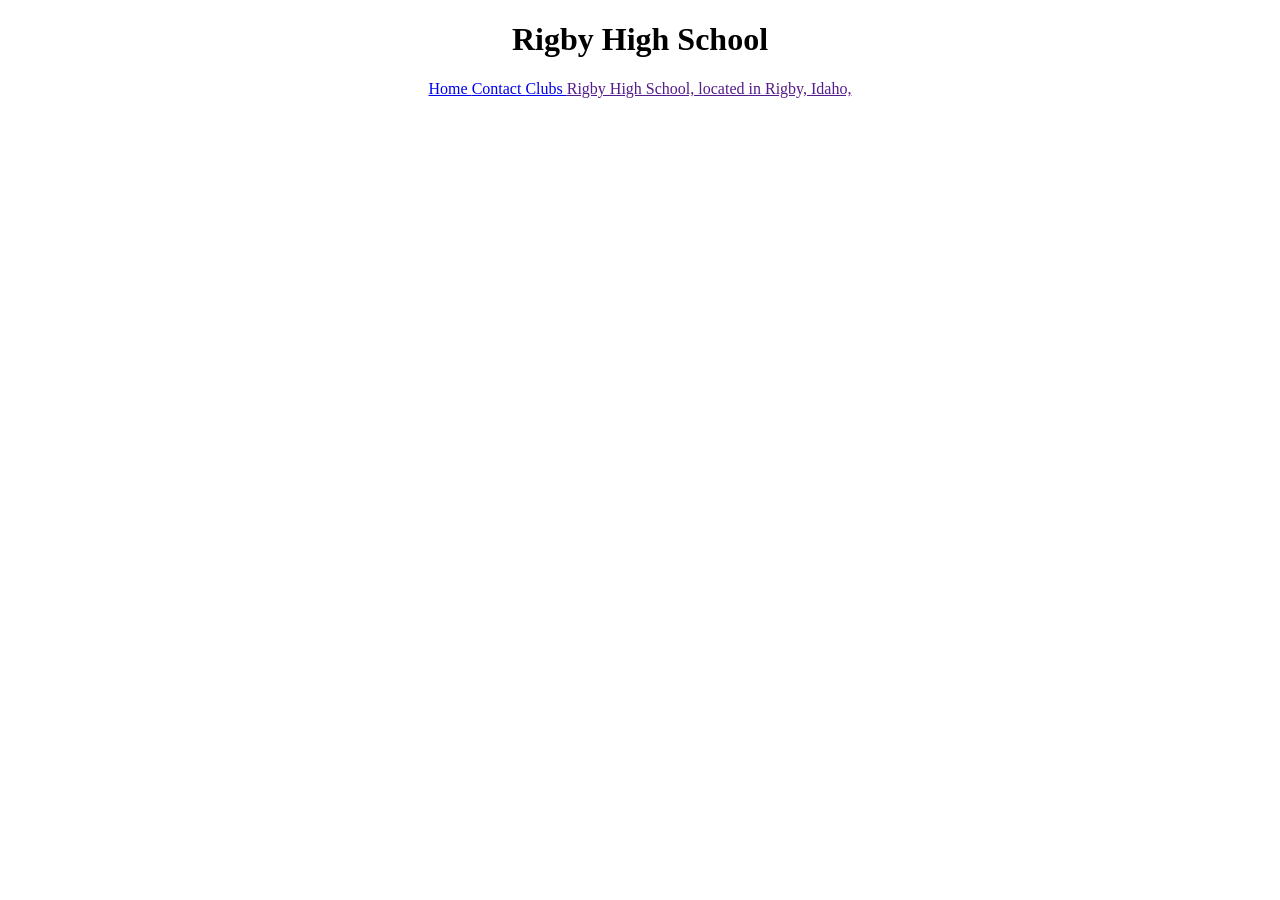
==== index.html @ 7370d488 "Beginning home page" ====
<!DOCTYPE html>
<html>
    <head>
        <title> Home - Rigby High School</title>
    </head>

    <body>
        <center>
        <h1> Rigby High School </h1>

        <a href="index.html"> Home </a>
        <a href="contact.html"> Contact </a>
        <a href="clubs.html"> Clubs </a>
        <a href=""

        <p> Rigby High School, located in Rigby, Idaho,  </p>
        </center>
    </body>
</html></htmm>
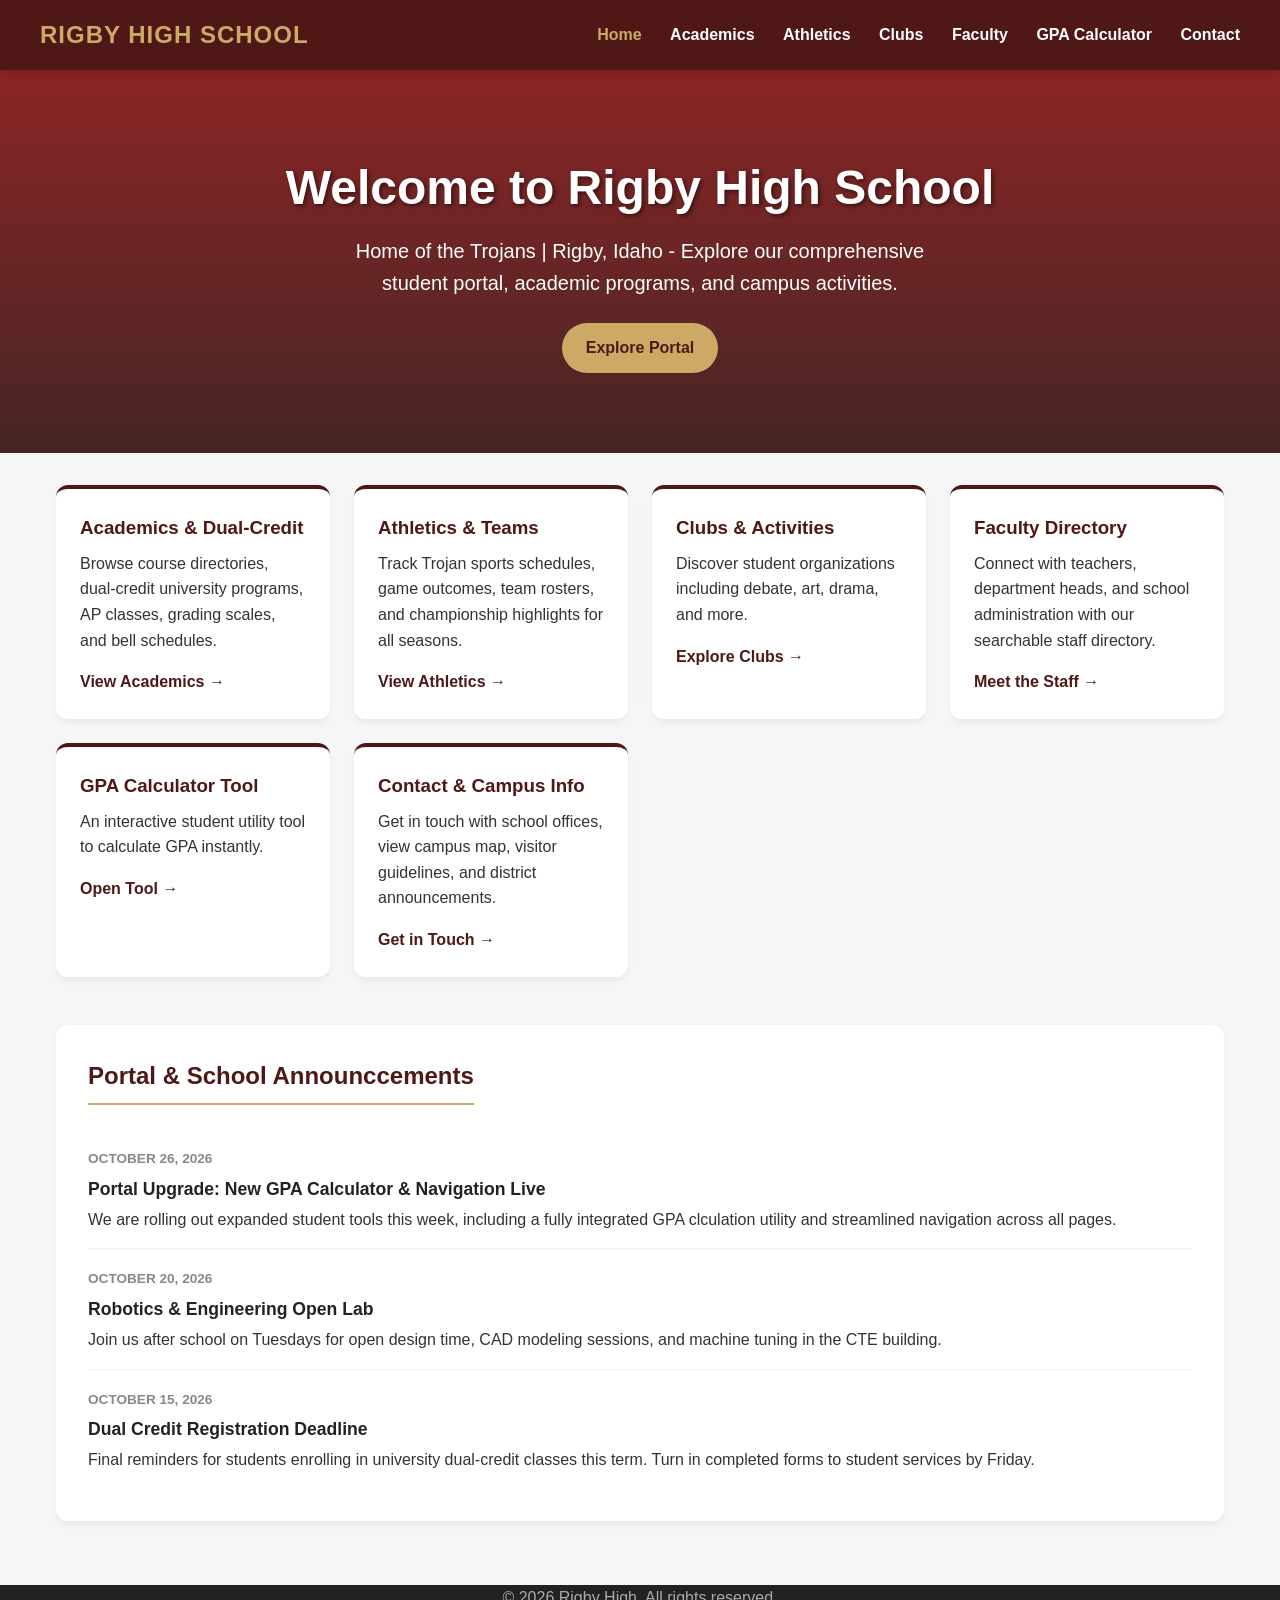
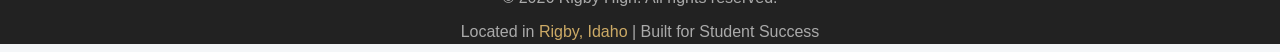
==== commit 68644809: "Set up home page structure and modular style sheet" ====
--- a/index.html
+++ b/index.html
@@ -1,19 +1,98 @@
 <!DOCTYPE html>
 <html>
-    <head>
-        <title> Home - Rigby High School</title>
-    </head>
+<head>
+    <meta charset="UTF-8">
+    <meta name="viewport" content="width=device-width, initial-scale=1.0">
+    <title> Rigby High School | Home of the Trojans </title>
+    <link rel="stylesheet" href="style.css">
+</head>
+<body>
+    <header>
+        <div class="nav-container">
+            <a href="index.html" class="logo"> RIGBY HIGH SCHOOL </a>
+            <nav>
+                <a href="index.html" class="active"> Home </a>
+                <a href="academics.html"> Academics </a>
+                <a href="athletics.html"> Athletics </a>
+                <a href="clubs.html"> Clubs </a>
+                <a href="faculty.html"> Faculty </a>
+                <a href="calculator.html"> GPA Calculator </a>
+                <a href="contact.html"> Contact </a>
+            </nav>
+        </div>
+    </header>
 
-    <body>
-        <center>
-        <h1> Rigby High School </h1>
+    <section class="hero">
+        <h1> Welcome to Rigby High School </h1>
+        <p> Home of the Trojans | Rigby, Idaho - Explore our comprehensive student portal, academic programs, and campus activities. </p>
+        <a href="academics.html" class="hero-btn"> Explore Portal </a>
+    </section>
 
-        <a href="index.html"> Home </a>
-        <a href="contact.html"> Contact </a>
-        <a href="clubs.html"> Clubs </a>
-        <a href=""
+    <div class="container">
+        <div class="grid">
+            <div class="card">
+                <h3> Academics & Dual-Credit </h3>
+                <p> Browse course directories, dual-credit university programs, AP classes, grading scales, and bell schedules. </p>
+                <a href="academics.html"> View Academics &rarr; </a>
+            </div>
 
-        <p> Rigby High School, located in Rigby, Idaho,  </p>
-        </center>
-    </body>
-</html></htmm>+            <div class="card">
+                <h3> Athletics & Teams </h3>
+                <p> Track Trojan sports schedules, game outcomes, team rosters, and championship highlights for all seasons. </p>
+                <a href="athletics.html"> View Athletics &rarr; </a>
+            </div>
+
+            <div class="card">
+                <h3> Clubs & Activities </h3>
+                <p> Discover student organizations including debate, art, drama, and more. </p>
+                <a href="clubs.html"> Explore Clubs &rarr; </a>
+            </div>
+
+            <div class="card">
+                <h3> Faculty Directory </h3>
+                <p> Connect with teachers, department heads, and school administration with our searchable staff directory. </p>
+                <a href="faculty.html"> Meet the Staff &rarr; </a>
+            </div>
+
+            <div class="card">
+                <h3> GPA Calculator Tool </h3>
+                <p> An interactive student utility tool to calculate GPA instantly. </p>
+                <a href="calculator.html"> Open Tool &rarr; </a>
+            </div>
+
+            <div class="card">
+                <h3> Contact & Campus Info </h3>
+                <p> Get in touch with school offices, view campus map, visitor guidelines, and district announcements. </p>
+                <a href="contact.html"> Get in Touch &rarr; </a>
+            </div>
+        </div>
+
+        <section class="news-section">
+            <h2> Portal & School Announccements </h2>
+
+            <div class="news-item">
+                <span class="news-date"> OCTOBER 26, 2026 </span>
+                <div class="news-title"> Portal Upgrade: New GPA Calculator & Navigation Live </div>
+                <p> We are rolling out expanded student tools this week, including a fully integrated GPA clculation utility and streamlined navigation across all pages. </p>
+            </div>
+
+            <div class="news-item">
+                <span class="news-date"> OCTOBER 20, 2026 </span>
+                <div class="news-title"> Robotics & Engineering Open Lab </div>
+                <p> Join us after school on Tuesdays for open design time, CAD modeling sessions, and machine tuning in the CTE building. </p>
+            </div>
+
+            <div class="news-item">
+                <span class="news-date"> OCTOBER 15, 2026 </span>
+                <div class="news-title"> Dual Credit Registration Deadline </div>
+                <p> Final reminders for students enrolling in university dual-credit classes this term. Turn in completed forms to student services by Friday. </p>
+            </div>
+        </section>
+    </div>
+
+    <footer>
+        <p> &copy; 2026 Rigby High. All rights reserved. </p>
+        <p> Located in <span> Rigby, Idaho </span> | Built for Student Success</p>
+    </footer>
+</body>
+</html>
--- a/style.css
+++ b/style.css
@@ -0,0 +1,183 @@
+* {
+    box-sizing: border-box;
+    margin: 0;
+    padding: 0;
+    font-family:'Segoe UI', Tahoma, Geneva, Verdana, sans-serif;
+}
+
+body {
+    background-color: #f4f6f8;
+    color: #333;
+    line-height: 1.6;
+}
+
+header {
+    background-color: #4f1816;
+    color: #fff;
+    padding: 1rem 2rem;
+    position: sticky;
+    top: 0;
+    z-index: 1000;
+    box-shadow: 0 2px 10px rgba(0, 0, 0, 0.2);
+}
+
+.nav-container {
+    max-width: 1200px;
+    margin: 0 auto;
+    display: flex;
+    justify-content: space-between;
+    align-items: center;
+}
+
+.logo {
+    font-size: 1.5rem;
+    font-weight: 700;
+    letter-spacing: 1px;
+    color: #CCAA66;
+    text-decoration: none;
+}
+
+nav a {
+    color: #fff;
+    text-decoration: none;
+    margin-left: 1.5rem;
+    font-weight: 600;
+    transition: color 0.2s ease-in-out;
+}
+
+nav a:hover, nav a.active {
+    color: #CCAA66;
+}
+
+.hero {
+    background: linear-gradient(rgba(122, 0, 0, 0.85), rgba(40, 0, 0, 0.85)),
+                url('https://unsplash.com/photos/white-and-brown-building-under-blue-sky-during-daytime-c5eZJlmVjd4') center/cover no-repeat;
+    color: white;
+    text-align: center;
+    padding: 5rem 1rem;
+}
+
+.hero h1 {
+    font-size: 3rem;
+    margin-bottom: 0.5rem;
+    text-shadow: 2px 2px 4px rgba(0, 0, 0, 0.5);
+}
+
+.hero p {
+    font-size: 1.25rem;
+    max-width: 600px;
+    margin: 0 auto 1.5rem;
+}
+
+.hero-btn {
+    background-color: #CCAA66;
+    color: #4f1816;
+    padding: 0.75rem 1.5rem;
+    font-weight: 700;
+    border-radius: 25px;
+    text-decoration: none;
+    display: inline-block;
+    transition: transform 0.2s ease, background-color 0.2s ease;
+}
+
+.hero-btn:hover {
+    background-color: #fff;
+    transform: translateY(-2px);
+}
+
+.container {
+    max-width: 1200px;
+    margin: 2rem auto;
+    padding: 0 1rem;
+}
+
+.grid {
+    display: grid;
+    grid-template-columns: repeat(auto-fit, minmax(250px, 1fr));
+    gap: 1.5rem;
+    margin-bottom: 3rem;
+}
+
+.card {
+    background: white;
+    padding: 1.5rem;
+    border-radius: 12px;
+    box-shadow: 0 4px 6px rgba(0 0, 0, 0.05);
+    border-top: 4px solid #4f1816;
+    transition: transform 0.2s ease, box-shadow 0.2s ease;
+}
+
+.card:hover {
+    transform: translateY(-5px);
+    box-shadow: 0 8px 15px rgba(0, 0, 0, 0.1);
+}
+
+.card h3 {
+    color: #4f1816;
+    margin-bottom: 0.5rem;
+}
+
+.card a {
+    color: #4f1816;
+    font-weight: 600;
+    text-decoration: none;
+    display: inline-block;
+    margin-top: 1rem;
+}
+
+.card a:hover {
+    text-decoration: underline;
+}
+
+.news-section {
+    background: white;
+    padding: 2rem;
+    border-radius: 12px;
+    box-shadow: 0 4px 6px rgba(0, 0, 0, 0.05);
+}
+
+.news-section h2 {
+    color: #4f1816;
+    margin-bottom: 1.5rem;
+    border-bottom: 2px solid #CCAA66;
+    padding-bottom: 0.5rem;
+    display: inline-block;
+}
+
+.news-item {
+    padding: 1rem 0;
+    border-bottom: 1px solid #eee;
+}
+
+.news-item:last-child {
+    border-bottom: none;
+}
+
+.news-date {
+    font-size: 0.85rem;
+    color: #888;
+    font-weight: 600;
+}
+
+.news-title {
+    font-size: 1.1rem;
+    font-weight: 600;
+    color: #222;
+    margin: 0.25rem 0;
+}
+
+footer {
+    background-color: #222;
+    color: #aaa;
+    text-align: center;
+    padding: 2rem 1 rem;
+    margin-top: 4rem;
+}
+
+footer p {
+    margin-bottom: 0.5rem;
+}
+
+footer span {
+    color: #CCAA66;
+}
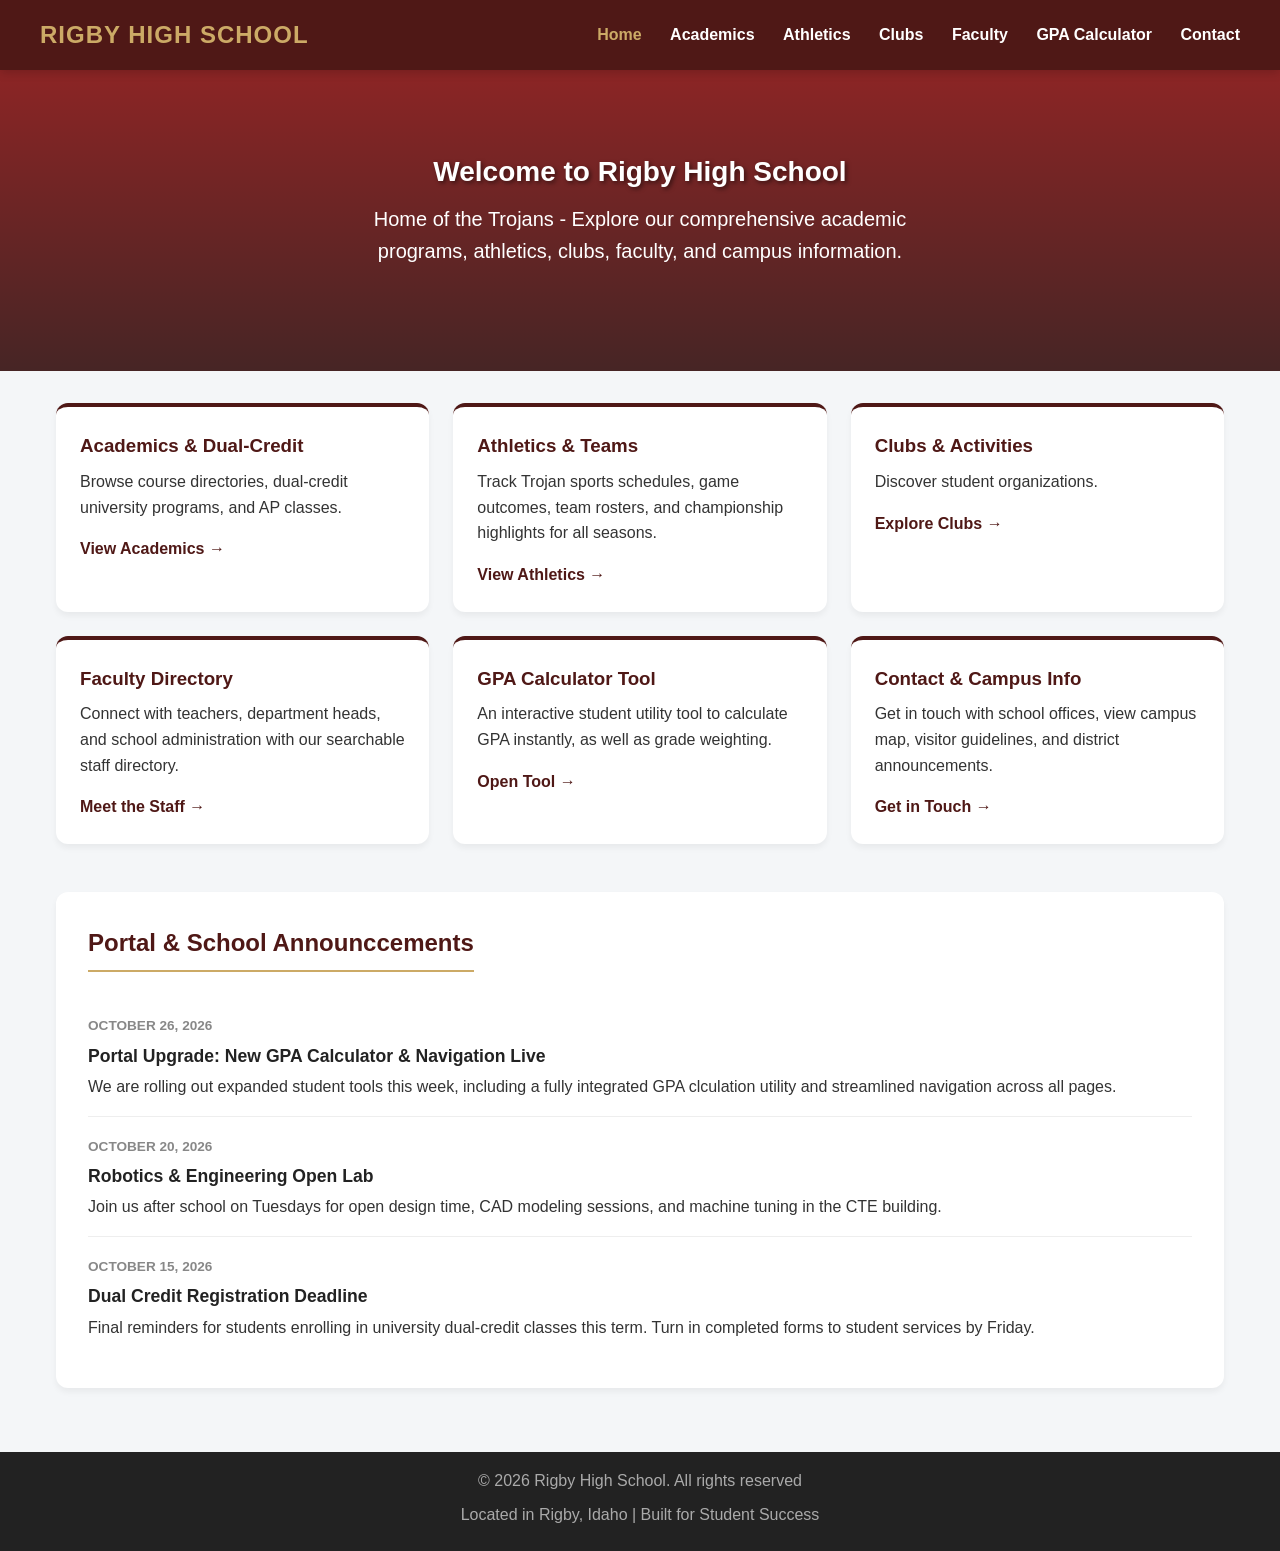
==== commit 8ba0f61f: "Updated Style page. Added academics page and athletics page" ====
--- a/index.html
+++ b/index.html
@@ -22,17 +22,16 @@
         </div>
     </header>
 
-    <section class="hero">
+    <section class="pagetop">
         <h1> Welcome to Rigby High School </h1>
-        <p> Home of the Trojans | Rigby, Idaho - Explore our comprehensive student portal, academic programs, and campus activities. </p>
-        <a href="academics.html" class="hero-btn"> Explore Portal </a>
+        <p> Home of the Trojans - Explore our comprehensive academic programs, athletics, clubs, faculty, and campus information. </p>
     </section>
 
     <div class="container">
         <div class="grid">
             <div class="card">
                 <h3> Academics & Dual-Credit </h3>
-                <p> Browse course directories, dual-credit university programs, AP classes, grading scales, and bell schedules. </p>
+                <p> Browse course directories, dual-credit university programs, and AP classes. </p>
                 <a href="academics.html"> View Academics &rarr; </a>
             </div>
 
@@ -44,7 +43,7 @@
 
             <div class="card">
                 <h3> Clubs & Activities </h3>
-                <p> Discover student organizations including debate, art, drama, and more. </p>
+                <p> Discover student organizations. </p>
                 <a href="clubs.html"> Explore Clubs &rarr; </a>
             </div>
 
@@ -56,7 +55,7 @@
 
             <div class="card">
                 <h3> GPA Calculator Tool </h3>
-                <p> An interactive student utility tool to calculate GPA instantly. </p>
+                <p> An interactive student utility tool to calculate GPA instantly, as well as grade weighting. </p>
                 <a href="calculator.html"> Open Tool &rarr; </a>
             </div>
 
@@ -91,8 +90,8 @@
     </div>
 
     <footer>
-        <p> &copy; 2026 Rigby High. All rights reserved. </p>
-        <p> Located in <span> Rigby, Idaho </span> | Built for Student Success</p>
+        <p> &copy; 2026 Rigby High School. All rights reserved  </p>
+        <p> Located in Rigby, Idaho | Built for Student Success </p>
     </footer>
 </body>
 </html>
--- a/style.css
+++ b/style.css
@@ -14,7 +14,7 @@
 header {
     background-color: #4f1816;
     color: #fff;
-    padding: 1rem 2rem;
+    padding: 16px 32px;
     position: sticky;
     top: 0;
     z-index: 1000;
@@ -30,7 +30,7 @@
 }
 
 .logo {
-    font-size: 1.5rem;
+    font-size: 24px;
     font-weight: 700;
     letter-spacing: 1px;
     color: #CCAA66;
@@ -40,7 +40,7 @@
 nav a {
     color: #fff;
     text-decoration: none;
-    margin-left: 1.5rem;
+    margin-left: 24px;
     font-weight: 600;
     transition: color 0.2s ease-in-out;
 }
@@ -49,30 +49,29 @@
     color: #CCAA66;
 }
 
-.hero {
-    background: linear-gradient(rgba(122, 0, 0, 0.85), rgba(40, 0, 0, 0.85)),
-                url('https://unsplash.com/photos/white-and-brown-building-under-blue-sky-during-daytime-c5eZJlmVjd4') center/cover no-repeat;
+.pagetop {
+    background: linear-gradient(rgba(122, 0, 0, 0.85), rgba(40, 0, 0, 0.85));
     color: white;
     text-align: center;
-    padding: 5rem 1rem;
-}
-
-.hero h1 {
-    font-size: 3rem;
-    margin-bottom: 0.5rem;
+    padding: 80px 16px;
+}
+
+.pagetop h1 {
+    font-size: 28px;
+    margin-bottom: 8px;
     text-shadow: 2px 2px 4px rgba(0, 0, 0, 0.5);
 }
 
-.hero p {
-    font-size: 1.25rem;
+.pagetop p {
+    font-size: 20px;
     max-width: 600px;
-    margin: 0 auto 1.5rem;
-}
-
-.hero-btn {
+    margin: 0 auto 24px;
+}
+
+.pagetop-btn {
     background-color: #CCAA66;
     color: #4f1816;
-    padding: 0.75rem 1.5rem;
+    padding: 12px 24px;
     font-weight: 700;
     border-radius: 25px;
     text-decoration: none;
@@ -80,31 +79,35 @@
     transition: transform 0.2s ease, background-color 0.2s ease;
 }
 
-.hero-btn:hover {
+.pagetop-btn:hover {
     background-color: #fff;
     transform: translateY(-2px);
 }
 
 .container {
     max-width: 1200px;
-    margin: 2rem auto;
-    padding: 0 1rem;
+    margin: 32px auto;
+    padding: 0 16px;
 }
 
 .grid {
     display: grid;
-    grid-template-columns: repeat(auto-fit, minmax(250px, 1fr));
-    gap: 1.5rem;
-    margin-bottom: 3rem;
+    gap: 24px;
+    margin-bottom: 48px;
+    display: flex;
+    flex-wrap: wrap;
+    justify-content: center;
 }
 
 .card {
     background: white;
-    padding: 1.5rem;
+    padding: 24px;
     border-radius: 12px;
     box-shadow: 0 4px 6px rgba(0 0, 0, 0.05);
     border-top: 4px solid #4f1816;
     transition: transform 0.2s ease, box-shadow 0.2s ease;
+    flex: 280px;
+    max-width: 375px;
 }
 
 .card:hover {
@@ -114,7 +117,7 @@
 
 .card h3 {
     color: #4f1816;
-    margin-bottom: 0.5rem;
+    margin-bottom: 8px;
 }
 
 .card a {
@@ -122,7 +125,7 @@
     font-weight: 600;
     text-decoration: none;
     display: inline-block;
-    margin-top: 1rem;
+    margin-top: 16px;
 }
 
 .card a:hover {
@@ -131,16 +134,16 @@
 
 .news-section {
     background: white;
-    padding: 2rem;
+    padding: 32px;
     border-radius: 12px;
     box-shadow: 0 4px 6px rgba(0, 0, 0, 0.05);
 }
 
 .news-section h2 {
     color: #4f1816;
-    margin-bottom: 1.5rem;
+    margin-bottom: 24px;
     border-bottom: 2px solid #CCAA66;
-    padding-bottom: 0.5rem;
+    padding-bottom: 8px;
     display: inline-block;
 }
 
@@ -154,30 +157,69 @@
 }
 
 .news-date {
-    font-size: 0.85rem;
+    font-size: 13.6px;
     color: #888;
     font-weight: 600;
 }
 
 .news-title {
-    font-size: 1.1rem;
+    font-size: 17.6px;
     font-weight: 600;
     color: #222;
-    margin: 0.25rem 0;
+    margin: 4px 0;
 }
 
 footer {
     background-color: #222;
     color: #aaa;
     text-align: center;
-    padding: 2rem 1 rem;
-    margin-top: 4rem;
+    padding: 16px;
+    margin-top: 64px;
 }
 
 footer p {
-    margin-bottom: 0.5rem;
-}
-
-footer span {
-    color: #CCAA66;
-}+    margin-bottom: 8px;
+}
+
+.dropper {
+    max-width: 1200px;
+    text-align: left;
+    margin: 25px auto;
+}
+
+.dropper details {
+    height: auto;
+    padding: 18px;
+    border-radius: 8px;
+    background-color: #ffffff;
+    box-shadow: 0 1px 3px rgba(0, 0, 0, 0.03);
+    transition: background-color 0.2s ease;
+}
+
+.dropper details[open] {
+    background-color: #ffffff;
+    padding: 18px 18px 0 18px;
+}
+
+.dropper summary {
+    color: #4f1816;
+    font-size: 24px;
+    font-weight: 700;
+    cursor: pointer;
+}
+
+.dropper details[open] summary span {
+    border-bottom: 2px solid #CCAA66;
+    padding-bottom: 10px;
+}
+
+.dropper p {
+    font-weight: 200;
+    font-size: 16px;
+    color: black;
+    padding: 30px 50px 0px 50px;
+}
+
+.dropper details[open] ul {
+    padding: 0 30px;
+}
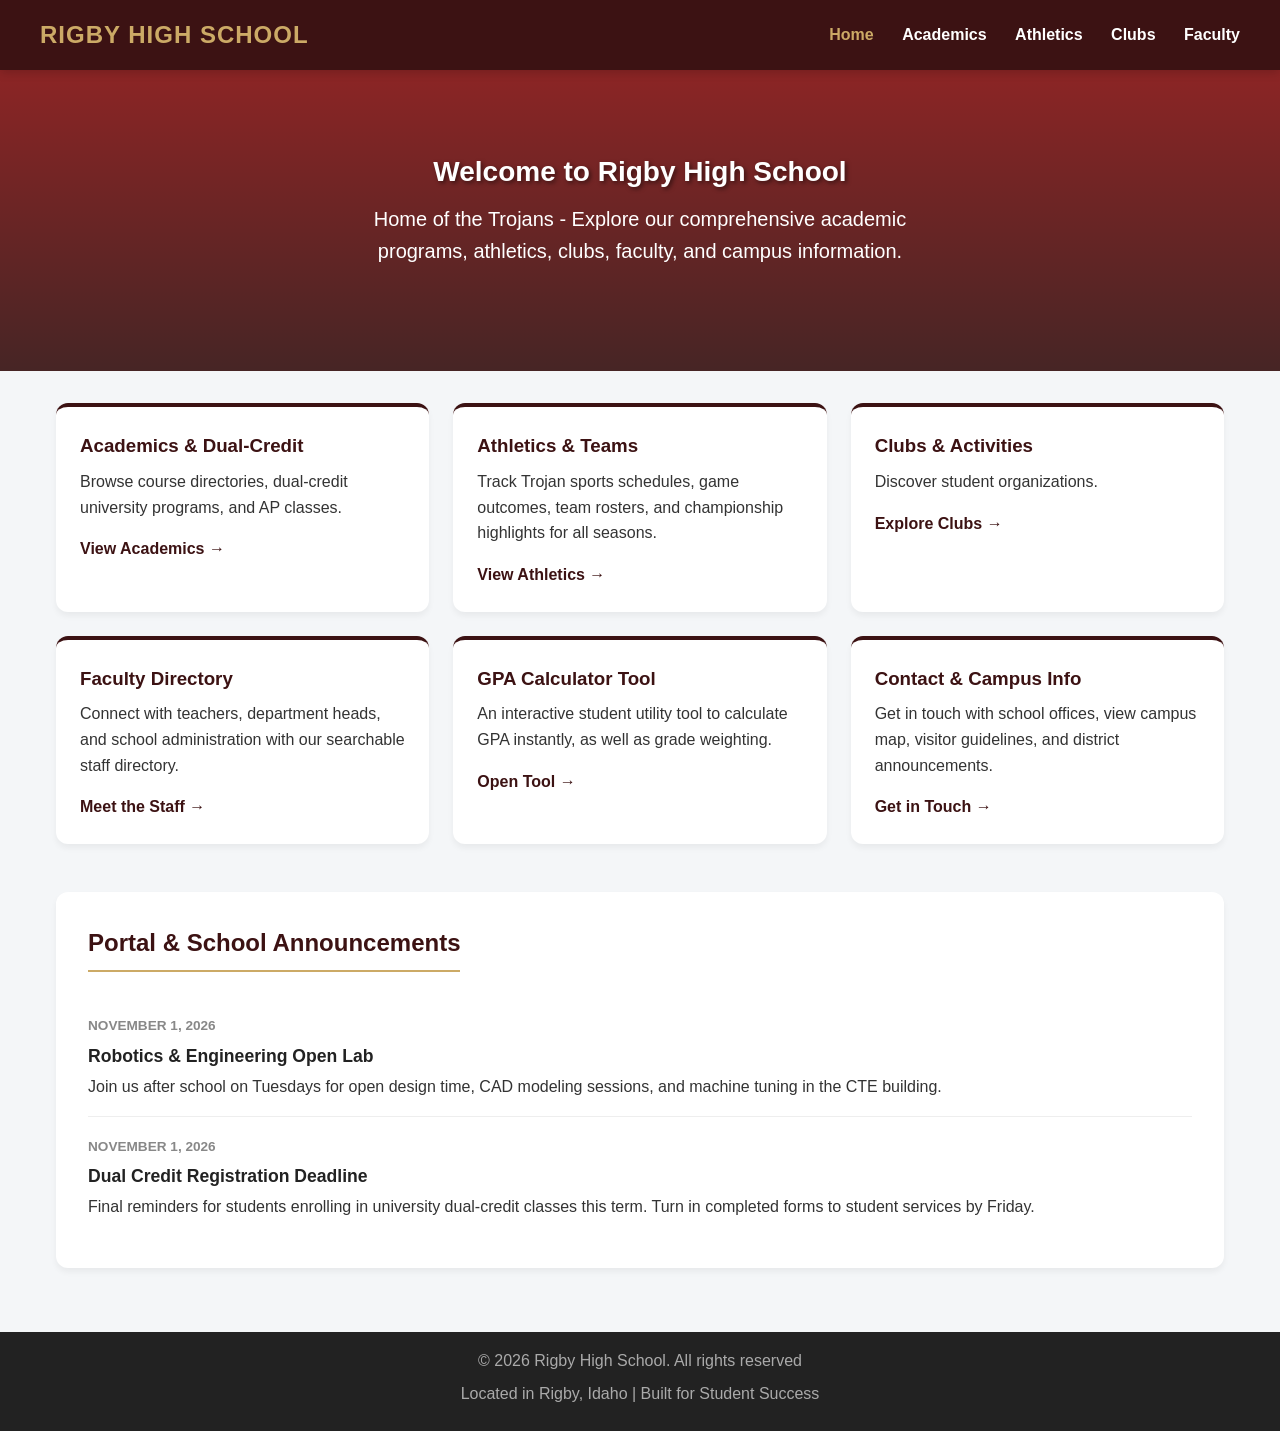
==== commit 8c311370: "added the last pages. edited wrong things in the first few pages" ====
--- a/index.html
+++ b/index.html
@@ -16,8 +16,6 @@
                 <a href="athletics.html"> Athletics </a>
                 <a href="clubs.html"> Clubs </a>
                 <a href="faculty.html"> Faculty </a>
-                <a href="calculator.html"> GPA Calculator </a>
-                <a href="contact.html"> Contact </a>
             </nav>
         </div>
     </header>
@@ -66,24 +64,17 @@
             </div>
         </div>
 
-        <section class="news-section">
-            <h2> Portal & School Announccements </h2>
-
-            <div class="news-item">
-                <span class="news-date"> OCTOBER 26, 2026 </span>
-                <div class="news-title"> Portal Upgrade: New GPA Calculator & Navigation Live </div>
-                <p> We are rolling out expanded student tools this week, including a fully integrated GPA clculation utility and streamlined navigation across all pages. </p>
-            </div>
-
-            <div class="news-item">
-                <span class="news-date"> OCTOBER 20, 2026 </span>
-                <div class="news-title"> Robotics & Engineering Open Lab </div>
+        <section class="info-section">
+            <h2> Portal & School Announcements </h2>
+            <div class="item">
+                <span class="date"> NOVEMBER 1, 2026 </span>
+                <div class="title"> Robotics & Engineering Open Lab </div>
                 <p> Join us after school on Tuesdays for open design time, CAD modeling sessions, and machine tuning in the CTE building. </p>
             </div>
 
-            <div class="news-item">
-                <span class="news-date"> OCTOBER 15, 2026 </span>
-                <div class="news-title"> Dual Credit Registration Deadline </div>
+            <div class="item">
+                <span class="date"> NOVEMBER 1, 2026 </span>
+                <div class="title"> Dual Credit Registration Deadline </div>
                 <p> Final reminders for students enrolling in university dual-credit classes this term. Turn in completed forms to student services by Friday. </p>
             </div>
         </section>
--- a/style.css
+++ b/style.css
@@ -12,7 +12,7 @@
 }
 
 header {
-    background-color: #4f1816;
+    background-color: #3c1213;
     color: #fff;
     padding: 16px 32px;
     position: sticky;
@@ -70,7 +70,7 @@
 
 .pagetop-btn {
     background-color: #CCAA66;
-    color: #4f1816;
+    color: #3c1213;
     padding: 12px 24px;
     font-weight: 700;
     border-radius: 25px;
@@ -104,7 +104,7 @@
     padding: 24px;
     border-radius: 12px;
     box-shadow: 0 4px 6px rgba(0 0, 0, 0.05);
-    border-top: 4px solid #4f1816;
+    border-top: 4px solid #3c1213;
     transition: transform 0.2s ease, box-shadow 0.2s ease;
     flex: 280px;
     max-width: 375px;
@@ -116,12 +116,12 @@
 }
 
 .card h3 {
-    color: #4f1816;
+    color: #3c1213;
     margin-bottom: 8px;
 }
 
 .card a {
-    color: #4f1816;
+    color: #3c1213;
     font-weight: 600;
     text-decoration: none;
     display: inline-block;
@@ -132,37 +132,50 @@
     text-decoration: underline;
 }
 
-.news-section {
+.info-section {
     background: white;
     padding: 32px;
     border-radius: 12px;
     box-shadow: 0 4px 6px rgba(0, 0, 0, 0.05);
 }
 
-.news-section h2 {
-    color: #4f1816;
+.info-section h2 {
+    color: #3c1213;
     margin-bottom: 24px;
     border-bottom: 2px solid #CCAA66;
     padding-bottom: 8px;
     display: inline-block;
 }
 
-.news-item {
+.info-section-no-underline {
+    background: white;
+    padding: 32px;
+    border-radius: 12px;
+    box-shadow: 0 4px 6px rgba(0, 0, 0, 0.05);
+}
+
+.info-section-no-underline h2 {
+    color: #3c1213;
+    display: inline-block;
+}
+
+
+.item {
     padding: 1rem 0;
     border-bottom: 1px solid #eee;
 }
 
-.news-item:last-child {
+.item:last-child {
     border-bottom: none;
 }
 
-.news-date {
+.date {
     font-size: 13.6px;
     color: #888;
     font-weight: 600;
 }
 
-.news-title {
+.title {
     font-size: 17.6px;
     font-weight: 600;
     color: #222;
@@ -181,45 +194,93 @@
     margin-bottom: 8px;
 }
 
-.dropper {
+.dropper-squished {
     max-width: 1200px;
     text-align: left;
-    margin: 25px auto;
-}
-
-.dropper details {
+}
+
+.dropper-squished details {
     height: auto;
     padding: 18px;
     border-radius: 8px;
     background-color: #ffffff;
-    box-shadow: 0 1px 3px rgba(0, 0, 0, 0.03);
     transition: background-color 0.2s ease;
-}
-
-.dropper details[open] {
+    box-shadow: 0 4px 6px rgba(0, 0, 0, 0.05);
+}
+
+.dropper-squished details[open] {
     background-color: #ffffff;
     padding: 18px 18px 0 18px;
-}
-
-.dropper summary {
-    color: #4f1816;
+    
+}
+
+.dropper-squished summary {
+    color: #3c1213;
     font-size: 24px;
     font-weight: 700;
     cursor: pointer;
 }
 
-.dropper details[open] summary span {
+.dropper-squished details[open] summary span {
     border-bottom: 2px solid #CCAA66;
     padding-bottom: 10px;
 }
 
-.dropper p {
+.dropper-squished p {
     font-weight: 200;
     font-size: 16px;
     color: black;
     padding: 30px 50px 0px 50px;
 }
 
-.dropper details[open] ul {
+.dropper-squished details[open] ul {
     padding: 0 30px;
 }
+
+nav-alt a {
+    color: black;
+    text-decoration: none;
+    font-weight: 600;
+    transition: color 0.2s ease-in-out;
+}
+
+nav-alt a:hover, nav-alt a.active {
+    color: #CCAA66;
+}
+
+.faculty-grid {
+    display: grid;
+    grid-template-columns: repeat(auto-fill, minmax(220px, 1fr));
+    gap: 12px;
+    padding: 16px;
+}
+
+.staff-card {
+    background: #f9f9f9;
+    padding: 12px;
+    border-radius: 8px;
+    border-radius: 8px;
+    border: 1px solid #eee;
+}
+
+.staff-card strong {
+    display: block;
+    color: #333;
+    font-size: 16px;
+}
+
+.staff-card small {
+    display: block;
+    color: #666;
+    margin-bottom: 6px;
+}
+
+.staff-card a {
+    color: #3c1213;
+    font-size: 14px;
+    text-decoration: underline;
+}
+
+.staff-card a:hover {
+    color: #CCAA66;
+}
